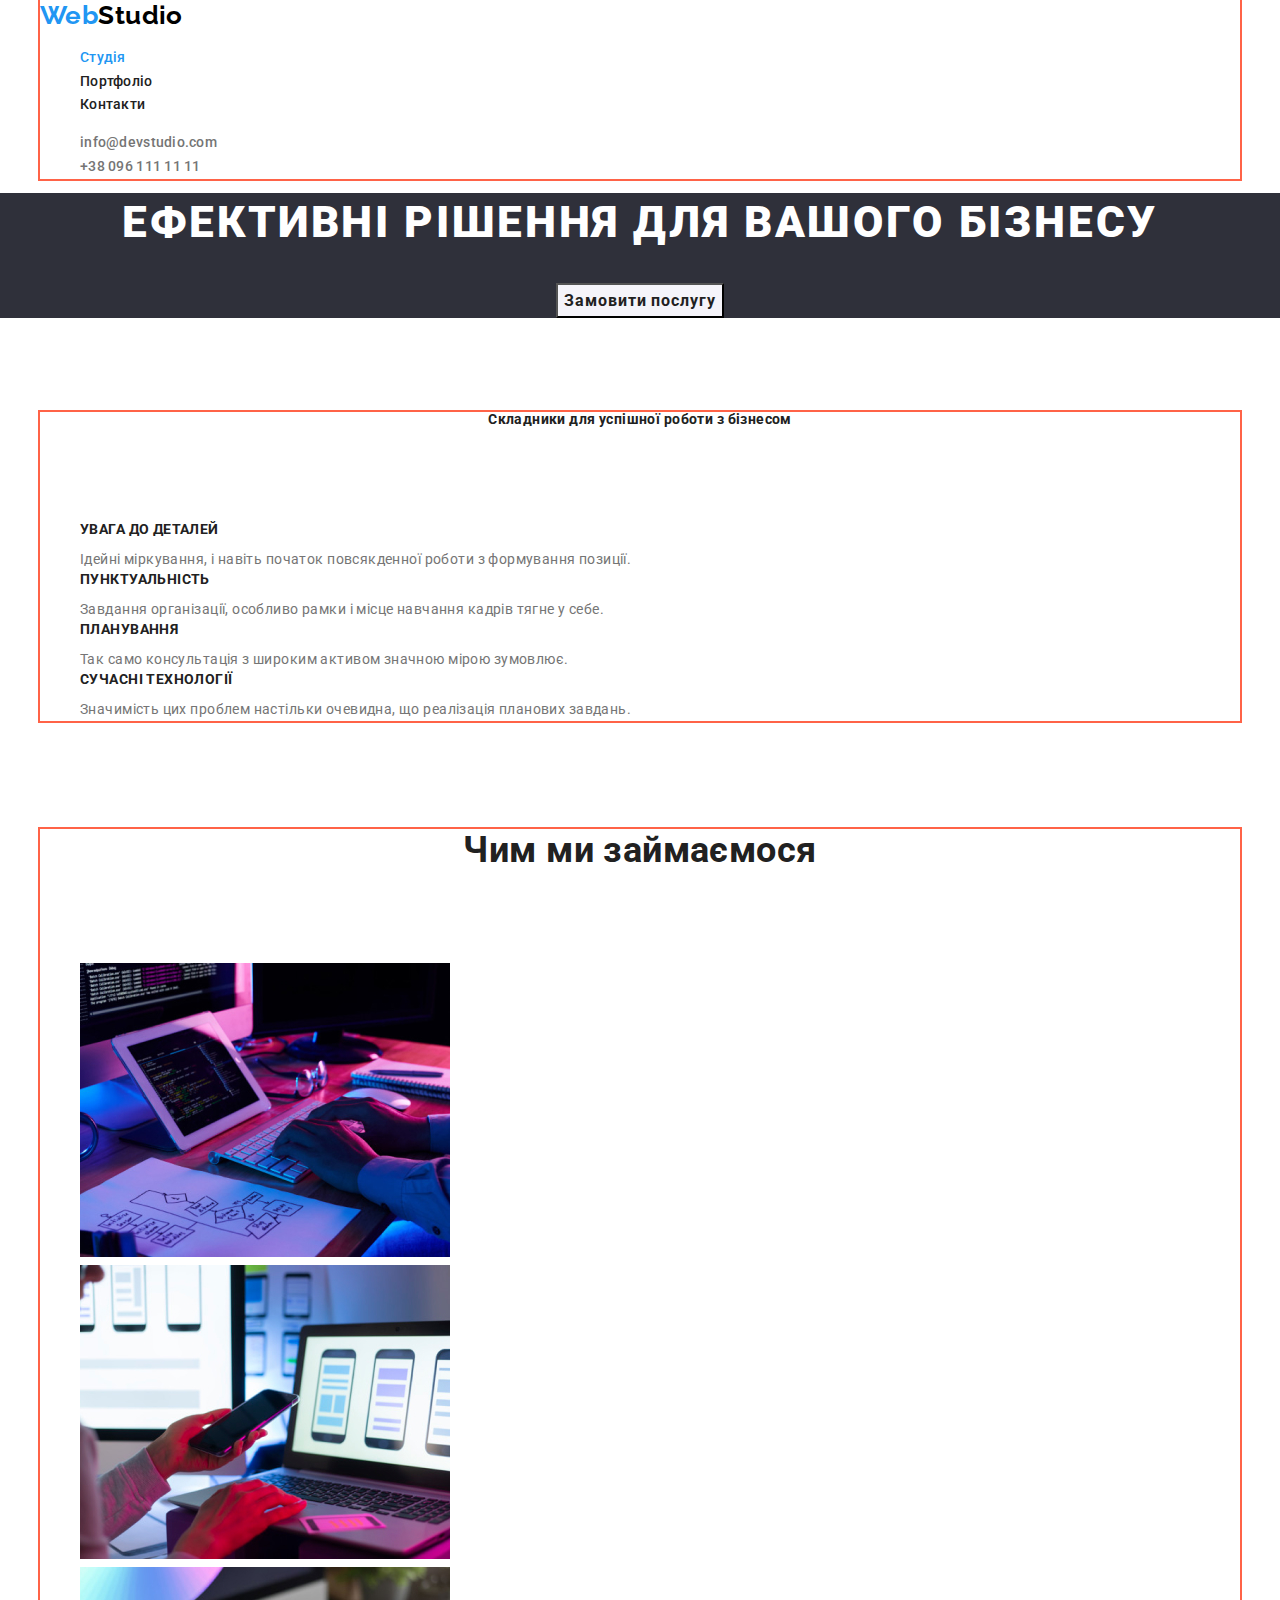
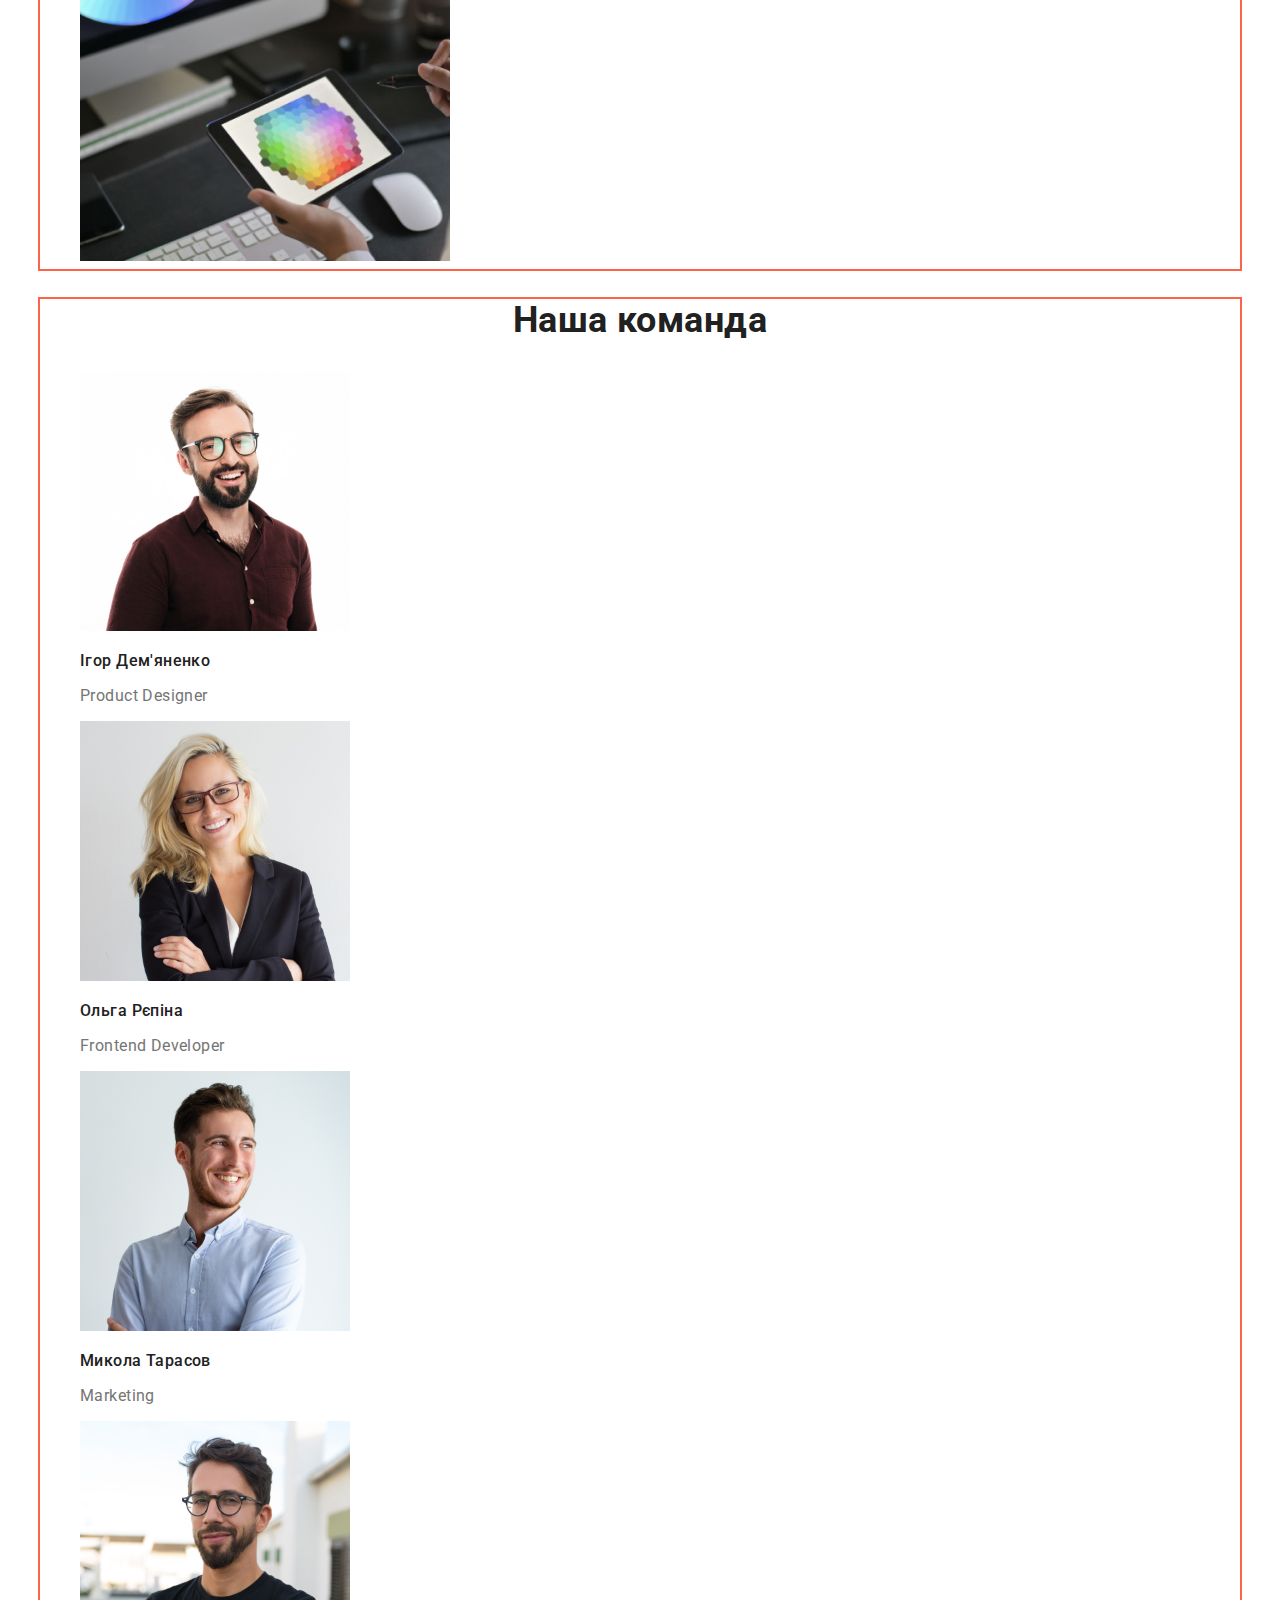
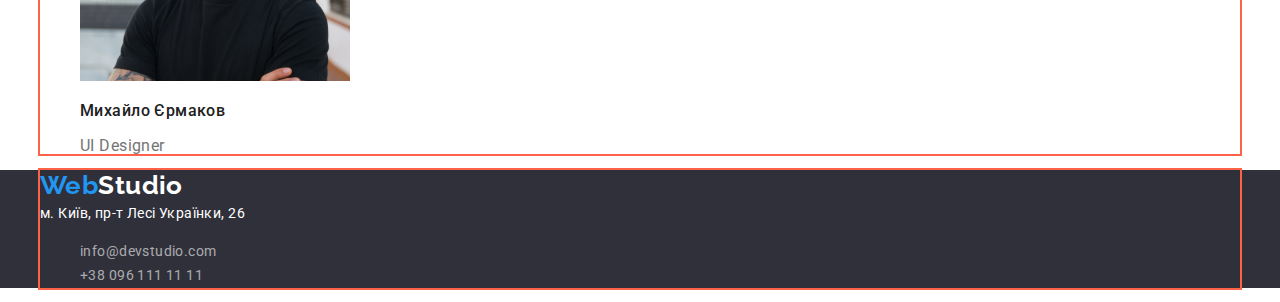
==== index.html @ b833ff71 "контейнер" ====
<!DOCTYPE html>
<html lang="en">

<head>
    <meta charset="UTF-8" />
    <meta name="viewport" content="width=device-width, initial-scale=1.0" />
    <title>Document</title>
    <link rel="stylesheet" href="./css/modern-nolmalize.css">
    <link rel="stylesheet" href="./css/styles.css">
<link href="https://fonts.googleapis.com/css2?family=Raleway:wght@700&family=Roboto:wght@400;500;700;900&display=swap"
    rel="stylesheet">
</head>
<body>
    <!-- Шапка сайта -->
    <header class="page-header">
        <div class="container">
 <nav>
    <a href="./index.html" class="logo"><span class="colorlogo">Web</span>Studio</a>
       <ul class="site-nav list">
                <li><a href="./index.html" class="link current">Студія</a></li>
                <li><a href="./portfolio.html" class="link">Портфоліо</a></li>
                <li><a href="" class="link">Контакти</a></li>
            </ul>
</nav>
        <ul class="auth-nav">
            <li><a href="mailto:info@devstudio.com" class="mail">info@devstudio.com</a></li>
            <li><a href="tel:+380961111111" class="tel">+38 096 111 11 11</a></li>
        </ul>
</div>

    </header>
    <main>
        <!-- Герой -->
        <section class="hero">
            <h1 class="hero-title">ЕФЕКТИВНІ РІШЕННЯ ДЛЯ ВАШОГО БІЗНЕСУ</h1>
            <button type="button" class="button" >Замовити послугу</button>
        </section>

        <section class="section">
            <div class="container">
            <h2 class="section-title centered">Складники для успішної роботи з бізнесом</h2>
            <ul>
                <li>
                    <h3 class="title">УВАГА ДО ДЕТАЛЕЙ</h3>
                    <p>Ідейні міркування, і навіть початок повсякденної роботи з формування позиції.</p>
                </li>
                <li>
                    <h3 class="title">ПУНКТУАЛЬНІСТЬ</h3>
                    <p>Завдання організації, особливо рамки і місце навчання кадрів тягне у себе.</p>
                </li>
                <li>
                    <h3 class="title">ПЛАНУВАННЯ</h3>
                    <p>Так само консультація з широким активом значною мірою зумовлює.</p>
                </li>
                <li>
                    <h3 class="title">СУЧАСНІ ТЕХНОЛОГІЇ</h3>
                    <p>Значимість цих проблем настільки очевидна, що реалізація планових завдань.</p>
                </li>
            </ul>
            </div>
        </section>

        <section class="feature">
            <div class="container">
            <h2 class="feature-title centered">Чим ми займаємося</h2>
            <ul>
                <li><img src="./images/img1.jpg" alt="друкує" width="370"></li>
                <li><img src="./images/img2.jpg" alt="розмовляє по телефону" width="370"></li>
                <li><img src="./images/img3.jpg" alt="обирає кольори" width="370"></li>
            </ul>
            </div>
        </section>

        <section class="comands">
            <div class="container">
            <h2 class="comands-title centered">Наша команда</h2>
            <ul class="work-list">
                <li>
                    <img src="./images/img4.jpg" alt="Ігор Дем'яненко" width="270">
                    <h3 class="title">Ігор Дем'яненко</h3>
                    <p>Product Designer</p>
                </li>
                <li>
                    <img src="./images/img5.jpg" alt="Ольга Рєпіна" width="270">
                    <h3 class="title">Ольга Рєпіна</h3>
                    <p>Frontend Developer</p>
                </li>
                <li>
                    <img src="./images/img6.jpg" alt="Микола Тарасов" width="270">
                    <h3 class="title">Микола Тарасов</h3>
                    <p>Marketing</p>
                </li>
                <li>
                    <img src="./images/img7.jpg" alt="Ігор Дем'яненко" width="270">
                    <h3 class="title">Михайло Єрмаков</h3>
                    <p>UI Designer</p>
                </li>
            </ul>
            </div>
        </section>
    </main>

    <footer class="page-footer">
        <div class="container">
        <a href="./index.html" class="logo"><span class="colorlogo">Web</span><span class="colorblack">Studio</span></a>

        <address class="end"><a href="https://goo.gl/maps/9vt92mWtgrGen9oJ9" target="_blank" rel="noopener noreferrer" class="end-title">м. Київ, пр-т
                Лесі Українки, 26</a>
            <ul>
                <li><a href="mailto:info@devstudio.com" class="mail">info@devstudio.com</a></li>
                <li><a href="tel:+380961111111" class="tel">+38 096 111 11 11</a></li>
            </ul>
        </address>
        </div>
    </footer>
</body>

</html>
---- css/modern-nolmalize.css ----
/*! modern-normalize v1.1.0 | MIT License | https://github.com/sindresorhus/modern-normalize */

/*
Document
========
*/

/**
Use a better box model (opinionated).
*/

*,
::before,
::after {
    box-sizing: border-box;
}

/**
1. Correct the line height in all browsers.
2. Prevent adjustments of font size after orientation changes in iOS.
3. Use a more readable tab size (opinionated).
*/

html {
    line-height: 1.15;
    /* 1 */
    -webkit-text-size-adjust: 100%;
    /* 2 */
    -moz-tab-size: 4;
    /* 3 */
    tab-size: 4;
    /* 3 */
}

/*
Sections
========
*/

/**
1. Remove the margin in all browsers.
2. Improve consistency of default fonts in all browsers. (https://github.com/sindresorhus/modern-normalize/issues/3)
*/

body {
    margin: 0;
    /* 1 */
    font-family:
        system-ui,
        -apple-system,
        /* Firefox supports this but not yet `system-ui` */
        'Segoe UI',
        Roboto,
        Helvetica,
        Arial,
        sans-serif,
        'Apple Color Emoji',
        'Segoe UI Emoji';
    /* 2 */
}

/*
Grouping content
================
*/

/**
1. Add the correct height in Firefox.
2. Correct the inheritance of border color in Firefox. (https://bugzilla.mozilla.org/show_bug.cgi?id=190655)
*/

hr {
    height: 0;
    /* 1 */
    color: inherit;
    /* 2 */
}

/*
Text-level semantics
====================
*/

/**
Add the correct text decoration in Chrome, Edge, and Safari.
*/

abbr[title] {
    text-decoration: underline dotted;
}

/**
Add the correct font weight in Edge and Safari.
*/

b,
strong {
    font-weight: bolder;
}

/**
1. Improve consistency of default fonts in all browsers. (https://github.com/sindresorhus/modern-normalize/issues/3)
2. Correct the odd 'em' font sizing in all browsers.
*/

code,
kbd,
samp,
pre {
    font-family:
        ui-monospace,
        SFMono-Regular,
        Consolas,
        'Liberation Mono',
        Menlo,
        monospace;
    /* 1 */
    font-size: 1em;
    /* 2 */
}

/**
Add the correct font size in all browsers.
*/

small {
    font-size: 80%;
}

/**
Prevent 'sub' and 'sup' elements from affecting the line height in all browsers.
*/

sub,
sup {
    font-size: 75%;
    line-height: 0;
    position: relative;
    vertical-align: baseline;
}

sub {
    bottom: -0.25em;
}

sup {
    top: -0.5em;
}

/*
Tabular data
============
*/

/**
1. Remove text indentation from table contents in Chrome and Safari. (https://bugs.chromium.org/p/chromium/issues/detail?id=999088, https://bugs.webkit.org/show_bug.cgi?id=201297)
2. Correct table border color inheritance in Chrome and Safari. (https://bugs.chromium.org/p/chromium/issues/detail?id=935729, https://bugs.webkit.org/show_bug.cgi?id=195016)
*/

table {
    text-indent: 0;
    /* 1 */
    border-color: inherit;
    /* 2 */
}

/*
Forms
=====
*/

/**
1. Change the font styles in all browsers.
2. Remove the margin in Firefox and Safari.
*/

button,
input,
optgroup,
select,
textarea {
    font-family: inherit;
    /* 1 */
    font-size: 100%;
    /* 1 */
    line-height: 1.15;
    /* 1 */
    margin: 0;
    /* 2 */
}

/**
Remove the inheritance of text transform in Edge and Firefox.
*/

button,
select {
    text-transform: none;
}

/**
Correct the inability to style clickable types in iOS and Safari.
*/

button,
[type='button'],
[type='reset'],
[type='submit'] {
    -webkit-appearance: button;
}

/**
Remove the inner border and padding in Firefox.
*/

::-moz-focus-inner {
    border-style: none;
    padding: 0;
}

/**
Restore the focus styles unset by the previous rule.
*/

:-moz-focusring {
    outline: 1px dotted ButtonText;
}

/**
Remove the additional ':invalid' styles in Firefox.
See: https://github.com/mozilla/gecko-dev/blob/2f9eacd9d3d995c937b4251a5557d95d494c9be1/layout/style/res/forms.css#L728-L737
*/

:-moz-ui-invalid {
    box-shadow: none;
}

/**
Remove the padding so developers are not caught out when they zero out 'fieldset' elements in all browsers.
*/

legend {
    padding: 0;
}

/**
Add the correct vertical alignment in Chrome and Firefox.
*/

progress {
    vertical-align: baseline;
}

/**
Correct the cursor style of increment and decrement buttons in Safari.
*/

::-webkit-inner-spin-button,
::-webkit-outer-spin-button {
    height: auto;
}

/**
1. Correct the odd appearance in Chrome and Safari.
2. Correct the outline style in Safari.
*/

[type='search'] {
    -webkit-appearance: textfield;
    /* 1 */
    outline-offset: -2px;
    /* 2 */
}

/**
Remove the inner padding in Chrome and Safari on macOS.
*/

::-webkit-search-decoration {
    -webkit-appearance: none;
}

/**
1. Correct the inability to style clickable types in iOS and Safari.
2. Change font properties to 'inherit' in Safari.
*/

::-webkit-file-upload-button {
    -webkit-appearance: button;
    /* 1 */
    font: inherit;
    /* 2 */
}

/*
Interactive
===========
*/

/*
Add the correct display in Chrome and Safari.
*/

summary {
    display: list-item;
}
---- css/styles.css ----
:root{
    --primary-text-color: #757575;
    --title-text-color: #212121;
    --accent-color: #2196F3;
    --primary-white-color: #FFFFFF;
}

body{
    background-color: var(--primary-white-color);
    color: var(--primary-text-color);
    font-family: Roboto, sans-serif;
    letter-spacing: .03em;
    font-size: 14px;
    line-height: 1.7;
    
}

.container{
margin-right: auto;
margin-left: auto;
width: 1200px;
outline: 2px solid tomato;
}

.logo{
    color: #000000;
    font-family: Raleway, sans-serif;
    font-weight: 700;
    font-size: 26px;
    line-height: 1.2;
    text-decoration: none;
}

.colorlogo{
    color:#2196F3;
}

.colorblack{
    color: var(--primary-white-color);
}
/* Site nav */
li {
    list-style-type: none;
    /* забираєм маркери */
}

.page-header{
    border-bottom: #ECECEC;
}
.site-nav .link{
    color: var(--title-text-color);
    font-weight: 500; 
    font-size: 14px;
    line-height: 1.14;
    letter-spacing: .02em;
    text-decoration: none;
    padding-top: 32px;
    padding-bottom: 32px;
}

.site-nav .link:hover,
.site-nav .link:focus{
    color: var(--accent-color);
}

.site-nav .link.current{
    color: var(--accent-color);
}

.auth-nav .tel{
    color: var(--primary-text-color);
    font-weight: 500;
    letter-spacing: .02em;
    font-size: 14px;
     line-height: 1.14; 
     text-decoration: none; 
    padding-top: 32px;
    padding-bottom: 32px;
}
.auth-nav .mail{
    color: var(--primary-text-color);
    font-weight: 500;
    letter-spacing: .02em;
    font-size: 14px;
    line-height: 1.14;
    text-decoration: none;
    padding-top: 32px;
    padding-bottom: 32px;
    
}
.auth-nav .tel:hover,
.auth-nav .tel:focus{
    color: var(--accent-color);
}

.auth-nav .mail:hover,
.auth-nav .mail:focus {
    color: var(--accent-color);
}
/* Hero */
.section{
    padding-top: 94px;
    padding-bottom: 94px;
}
.section-title.centered,
.feature-title.centered,
.comands-title.centered{
   text-align: center;
}
.hero{
    background-color: #2F303A;
    text-align: center;
}

.hero-title{
    margin-top: 0;
    margin-bottom: 30px;
    color: var(--primary-white-color);
    font-weight: 900;
    letter-spacing: .06em;
    font-size: 44px;
    line-height: 1.36; 
    align: center;  
}
.button{
    color: var(--title-text-color);
    background-color:#F5F4FA;
    cursor: pointer;
    font-weight: 700;
    font-size: 16px;
    line-height: 1.86; 
    align: center; 
    vertical-align: center;
    letter-spacing: .06em;;
}

.button:hover,
.button:focus{
    color: var(--primary-white-color);
    background-color: var(--accent-color);
    cursor: pointer;
}
/* Portfolio */

 .filter {
    color: var(--title-text-color);
    background-color: #F5F4FA;
    cursor: pointer;
    font-weight: 500;
    font-size: 16px;
    line-height: 1.6;
}

.filter:hover,
.filter:focus{
    color: var(--primary-white-color);
    background-color: var(--accent-color);
        cursor: pointer;
}

 .filterbut{
    color: var(--primary-white-color);
    background-color: var(--accent-color);
    cursor: pointer;
    font-weight: 500;
    font-size: 16px;
     line-height: 1.6;
}


.examples-title .examples{
    color: var(--title-text-color);
    font-weight: 700;
    font-size: 18px;
    line-height: 2;
    letter-spacing: .06em;
}
.examples-title .text{
    color: var(--primary-text-color);
    font-size: 16px;
    line-height: 1.87;
    letter-spacing: .03em;
}
.examples-title .text:hover,
.examples-title .text:focus {
    color: var(--accent-color);
}
.examples-title .portf{
    text-decoration: none;
}
 
/* Section */

.section-title{
    color: var(--title-text-color);
    font-weight: 700;
    font-size: 14px; 
    line-height: 1.14;
    margin-top: 0;
    margin-bottom: 94px;
}

.section .title{
    color: var(--title-text-color);
    font-weight: 700;
    font-size: 14px;
    line-height: 1.14;
    margin-top: 0;
    margin-bottom: 10px;
}

.section p{
    margin-top: 0;
    margin-bottom: 0;
}
/* Feature */

.feature .feature-title{
    color: var(--title-text-color);
    font-weight: 700;
    font-size: 36px;
    line-height: 1.17;
    margin-top: 0;
    margin-bottom: 92px;
}
/* Comands */

.comands {
    color: var(--primary-text-color);
    font-size: 16px;
    line-height: 1.187;
}

.comands .comands-title{
    color: var(--title-text-color);
    font-weight: 700;
    font-size: 36px;
    line-height: 1.17;
}

.comands .title{
    color: var(--title-text-color);
    font-weight: 500;
    font-size: 16px;
  line-height: 1.187;
}
/* Footer */

.page-footer{
    background-color: #2F303A;
}
.page-footer .mail,
.page-footer .tel{
    color: rgba(255, 255, 255, 0.6);
    font-size: 14px;
    line-height: 1.7;
    font-style: normal;
    text-decoration: none;

}
.page-footer .mail:hover,
.page-footer .mail:focus,
.page-footer .tel:hover,
.page-footer .tel:focus{
    color: var(--accent-color);
}

.page-footer .end-title{
    color: var(--primary-white-color);
    font-style: normal;
    text-decoration: none;
}

.page-footer .end-title:hover,
 .page-footer .end-title:focus{
    color: var(--accent-color);
}
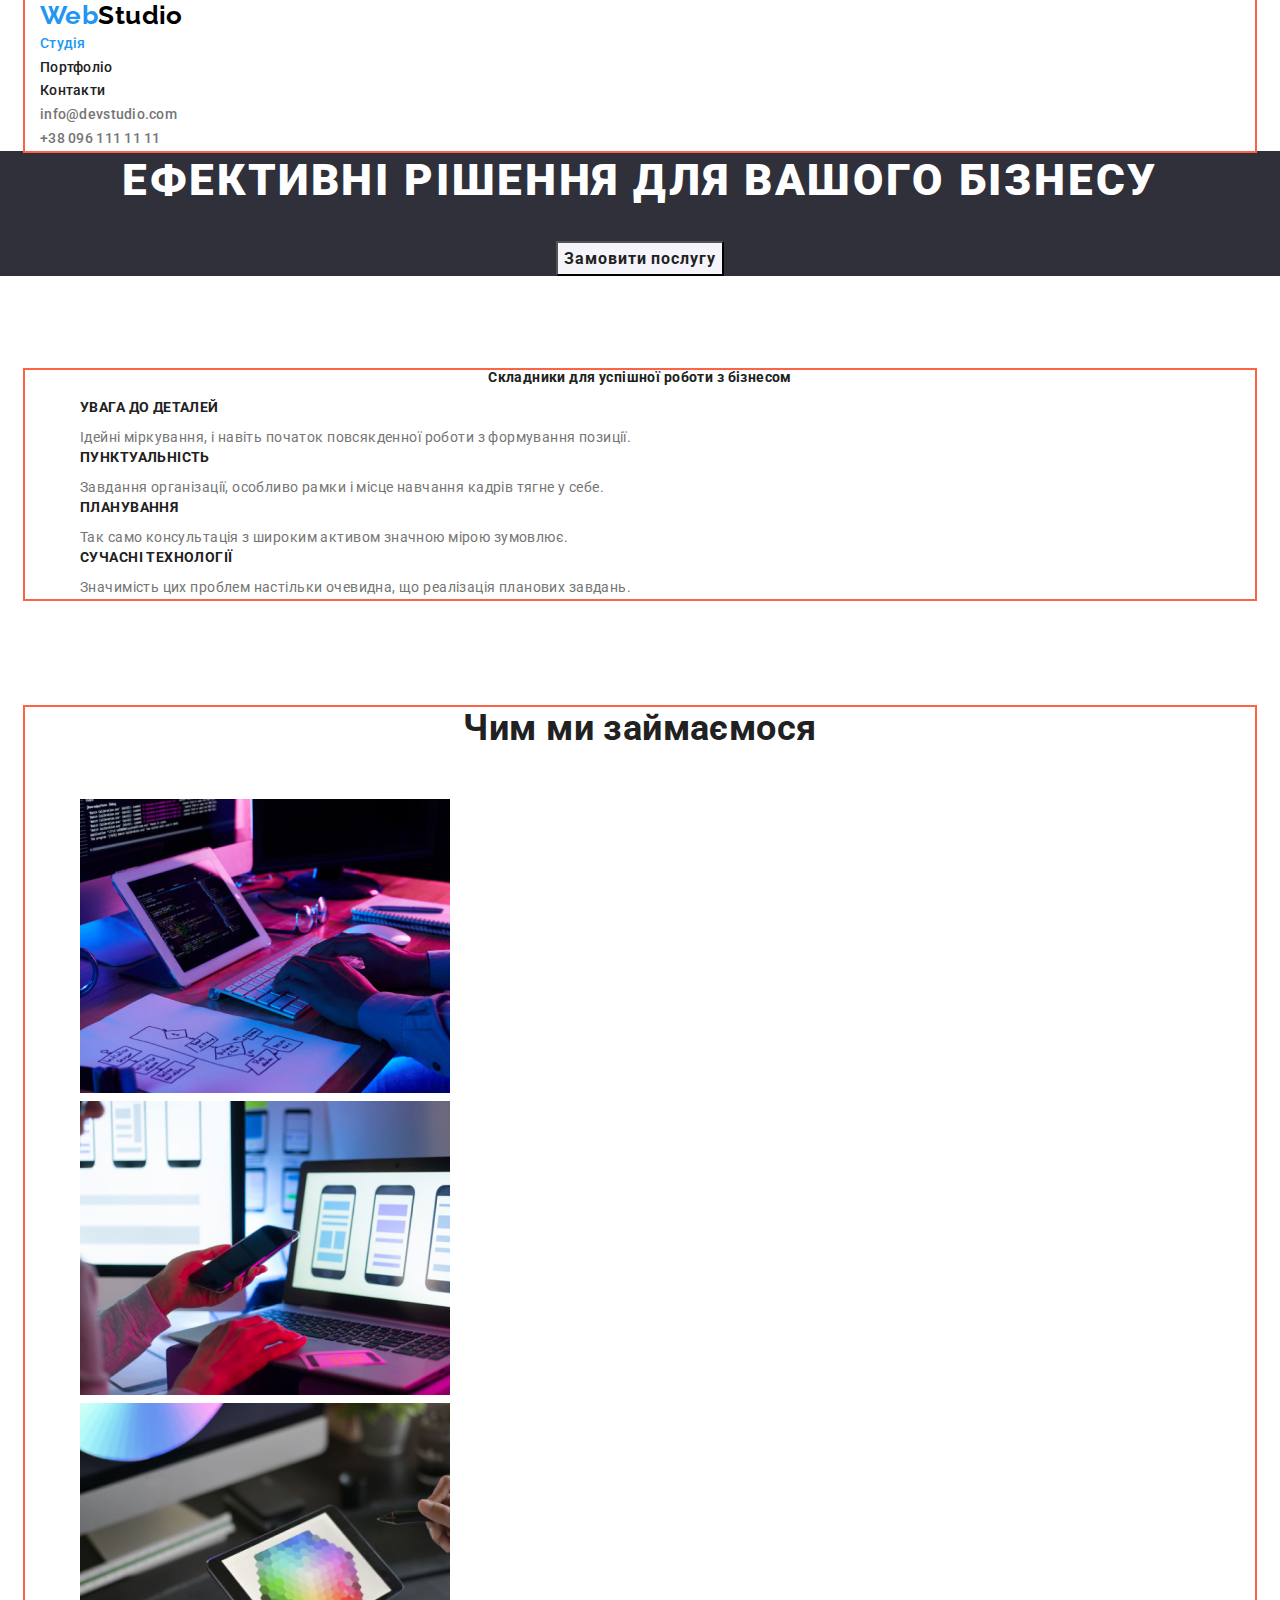
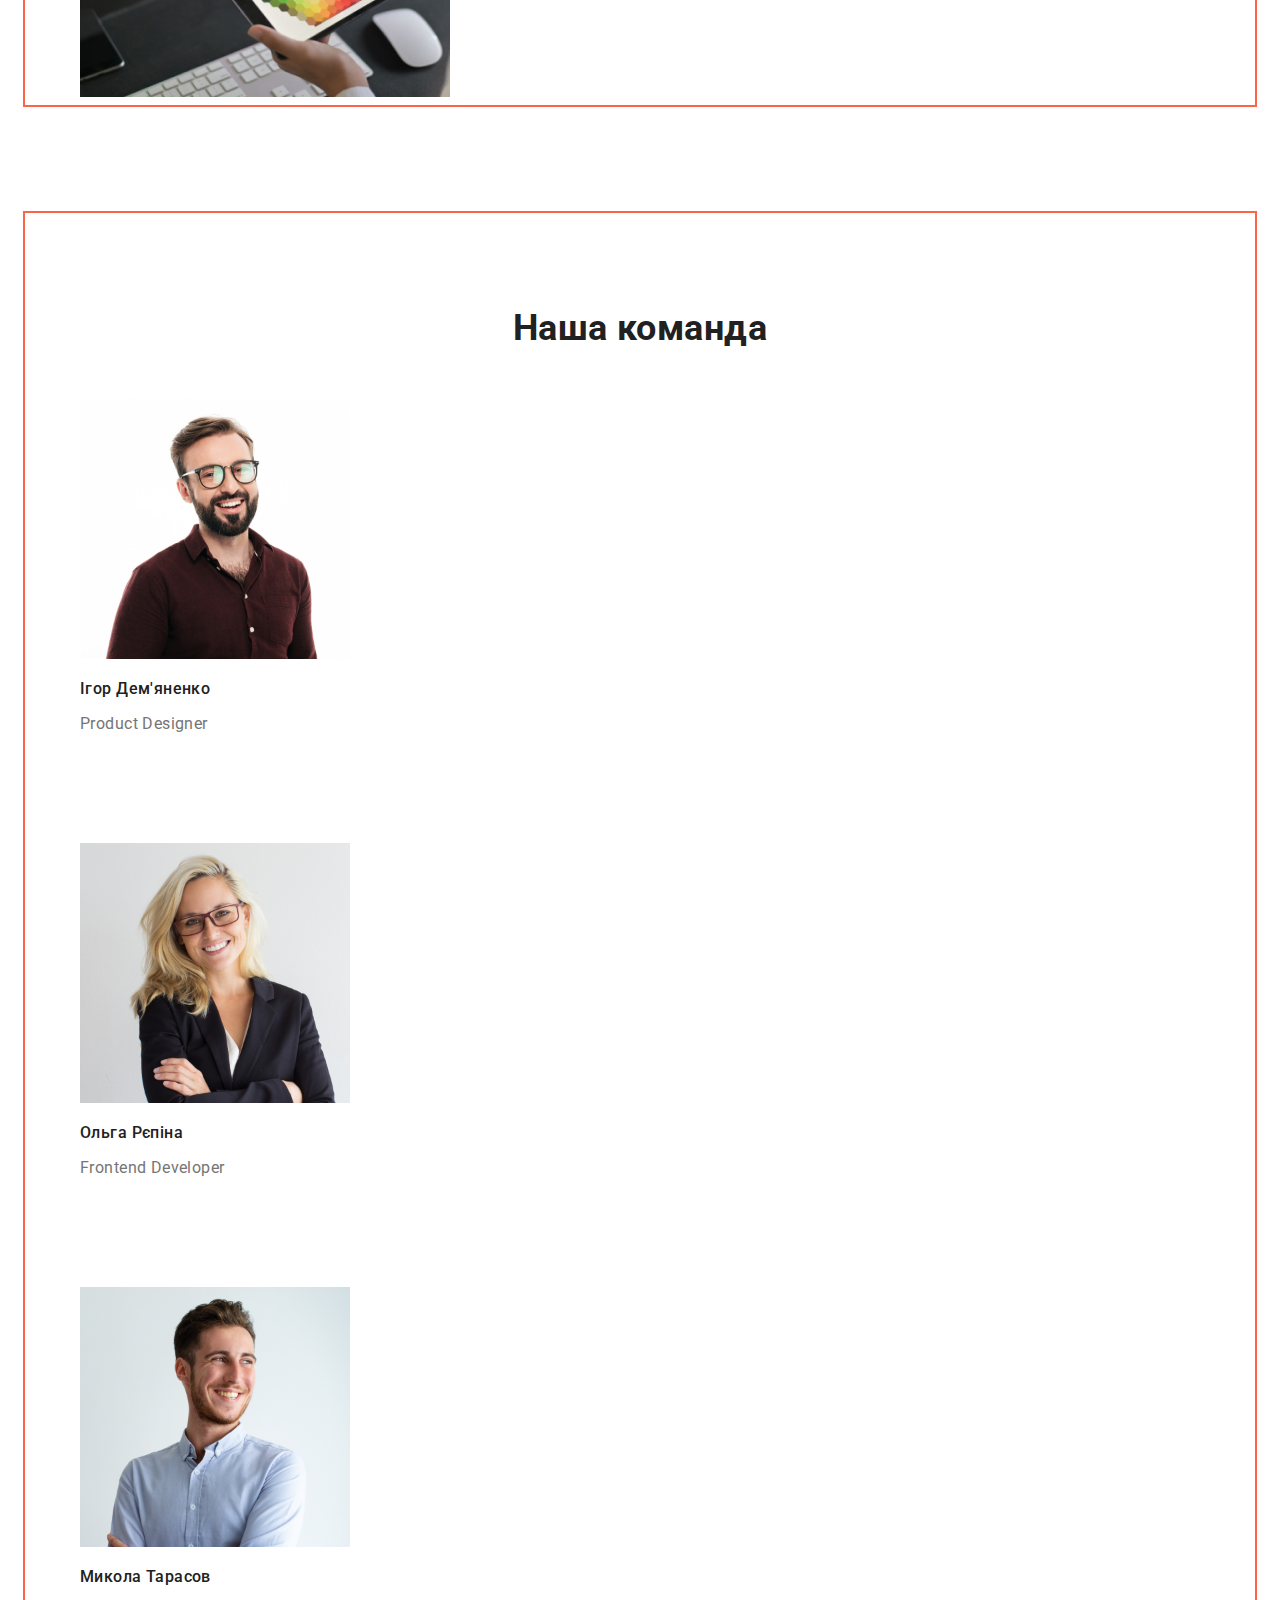
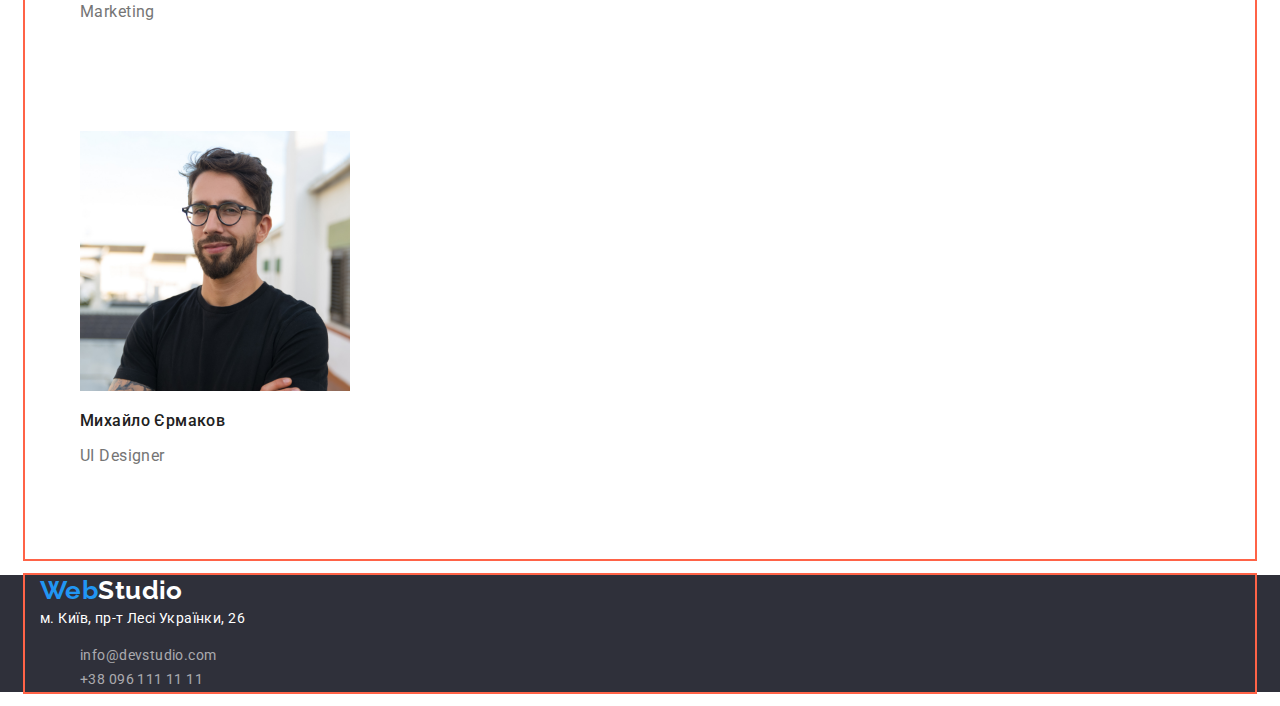
==== commit af379da9: "flex" ====
--- a/index.html
+++ b/index.html
@@ -22,9 +22,9 @@
                 <li><a href="" class="link">Контакти</a></li>
             </ul>
 </nav>
-        <ul class="auth-nav">
+        <ul class="auth-nav list">
             <li><a href="mailto:info@devstudio.com" class="mail">info@devstudio.com</a></li>
-            <li><a href="tel:+380961111111" class="tel">+38 096 111 11 11</a></li>
+            <li><a href="tel:+380961111111" class="tel ">+38 096 111 11 11</a></li>
         </ul>
 </div>
 
@@ -60,7 +60,7 @@
             </div>
         </section>
 
-        <section class="feature">
+        <section class="feature ">
             <div class="container">
             <h2 class="feature-title centered">Чим ми займаємося</h2>
             <ul>
--- a/css/styles.css
+++ b/css/styles.css
@@ -18,7 +18,9 @@
 .container{
 margin-right: auto;
 margin-left: auto;
-width: 1200px;
+width: 1230px;
+padding-left: 15px;
+padding-right: 15px;
 outline: 2px solid tomato;
 }
 
@@ -45,7 +47,7 @@
 }
 
 .page-header{
-    border-bottom: #ECECEC;
+    border-bottom:#ECECEC;
 }
 .site-nav .link{
     color: var(--title-text-color);
@@ -66,6 +68,10 @@
 .site-nav .link.current{
     color: var(--accent-color);
 }
+.list{
+    padding: 0;
+    margin: 0;
+}
 
 .auth-nav .tel{
     color: var(--primary-text-color);
@@ -74,8 +80,6 @@
     font-size: 14px;
      line-height: 1.14; 
      text-decoration: none; 
-    padding-top: 32px;
-    padding-bottom: 32px;
 }
 .auth-nav .mail{
     color: var(--primary-text-color);
@@ -84,9 +88,6 @@
     font-size: 14px;
     line-height: 1.14;
     text-decoration: none;
-    padding-top: 32px;
-    padding-bottom: 32px;
-    
 }
 .auth-nav .tel:hover,
 .auth-nav .tel:focus{
@@ -97,16 +98,10 @@
 .auth-nav .mail:focus {
     color: var(--accent-color);
 }
+
 /* Hero */
-.section{
-    padding-top: 94px;
-    padding-bottom: 94px;
-}
-.section-title.centered,
-.feature-title.centered,
-.comands-title.centered{
-   text-align: center;
-}
+
+
 .hero{
     background-color: #2F303A;
     text-align: center;
@@ -140,33 +135,6 @@
     background-color: var(--accent-color);
     cursor: pointer;
 }
-/* Portfolio */
-
- .filter {
-    color: var(--title-text-color);
-    background-color: #F5F4FA;
-    cursor: pointer;
-    font-weight: 500;
-    font-size: 16px;
-    line-height: 1.6;
-}
-
-.filter:hover,
-.filter:focus{
-    color: var(--primary-white-color);
-    background-color: var(--accent-color);
-        cursor: pointer;
-}
-
- .filterbut{
-    color: var(--primary-white-color);
-    background-color: var(--accent-color);
-    cursor: pointer;
-    font-weight: 500;
-    font-size: 16px;
-     line-height: 1.6;
-}
-
 
 .examples-title .examples{
     color: var(--title-text-color);
@@ -190,6 +158,16 @@
 }
  
 /* Section */
+.section {
+    padding-top: 94px;
+    padding-bottom: 94px;
+}
+
+.section-title.centered,
+.feature-title.centered,
+.comands-title.centered {
+    text-align: center;
+}
 
 .section-title{
     color: var(--title-text-color);
@@ -197,7 +175,7 @@
     font-size: 14px; 
     line-height: 1.14;
     margin-top: 0;
-    margin-bottom: 94px;
+    margin-bottom:0;
 }
 
 .section .title{
@@ -214,14 +192,16 @@
     margin-bottom: 0;
 }
 /* Feature */
-
+.feature{
+    padding-bottom: 94px;
+}
 .feature .feature-title{
     color: var(--title-text-color);
     font-weight: 700;
     font-size: 36px;
     line-height: 1.17;
     margin-top: 0;
-    margin-bottom: 92px;
+    margin-bottom: 50px;
 }
 /* Comands */
 
@@ -236,6 +216,9 @@
     font-weight: 700;
     font-size: 36px;
     line-height: 1.17;
+    margin-top: 0px;
+    margin-bottom: 50px;
+    padding-top: 94px;
 }
 
 .comands .title{
@@ -243,6 +226,10 @@
     font-weight: 500;
     font-size: 16px;
   line-height: 1.187;
+}
+
+.comands p{
+    padding-bottom: 94px;;
 }
 /* Footer */
 
@@ -275,3 +262,53 @@
  .page-footer .end-title:focus{
     color: var(--accent-color);
 }
+
+.page-footer .fot{
+ border-bottom: #2F303A;       
+}
+/* Portfolio */
+
+.filter {
+    color: var(--title-text-color);
+    background-color: #F5F4FA;
+    cursor: pointer;
+    font-weight: 500;
+    font-size: 16px;
+    line-height: 1.6;
+}
+
+.filter:hover,
+.filter:focus {
+    color: var(--primary-white-color);
+    background-color: var(--accent-color);
+    cursor: pointer;
+}
+
+.filterbut {
+    color: var(--primary-white-color);
+    background-color: var(--accent-color);
+    cursor: pointer;
+    font-weight: 500;
+    font-size: 16px;
+    line-height: 1.6;
+}
+
+.test-container {
+    margin-left: auto;
+    margin-bottom: auto;
+    width: 1230px;
+    padding-left: 15px;
+    padding-right: 15px;
+}
+
+.flex-container {
+    display: flex;
+    flex-wrap: wrap;
+    background-color: teal;
+}
+
+.flex-element {
+    width: 380px;
+   background-color: tomato;
+   margin-right: 30px;
+} 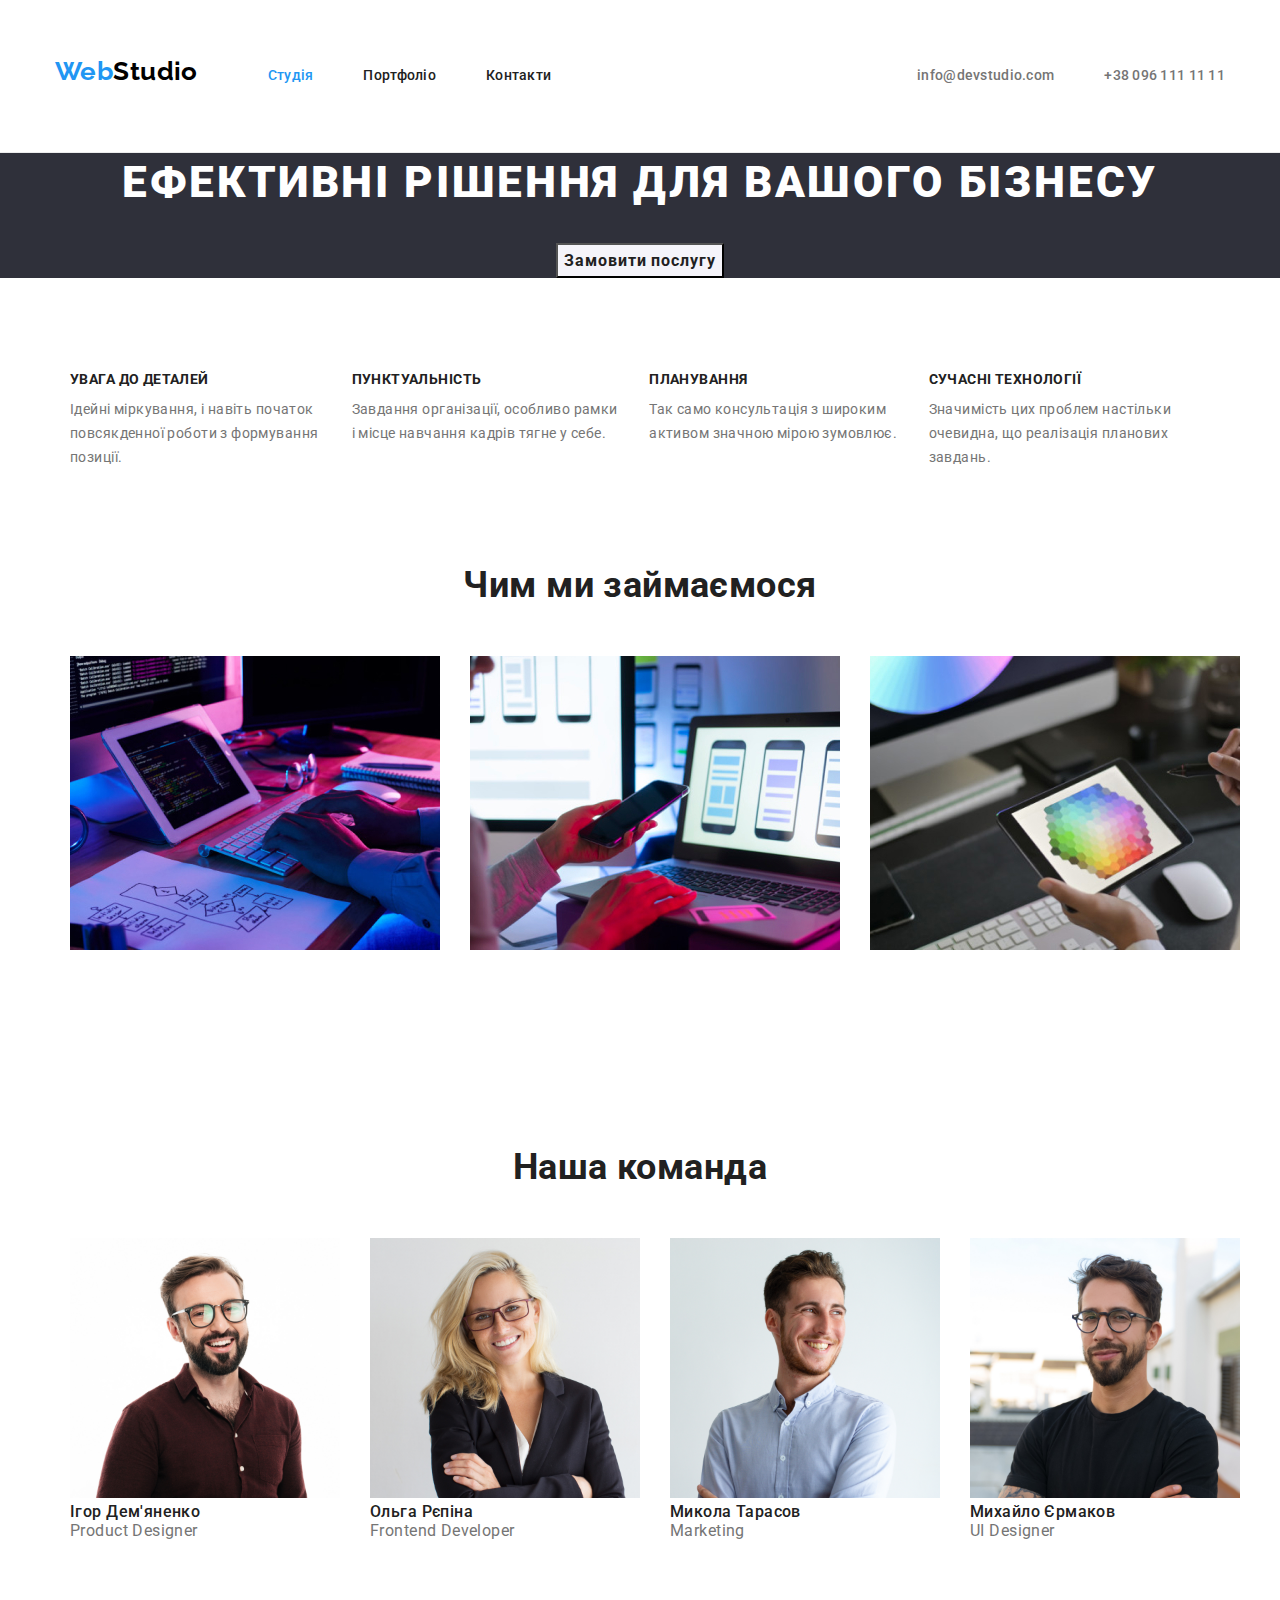
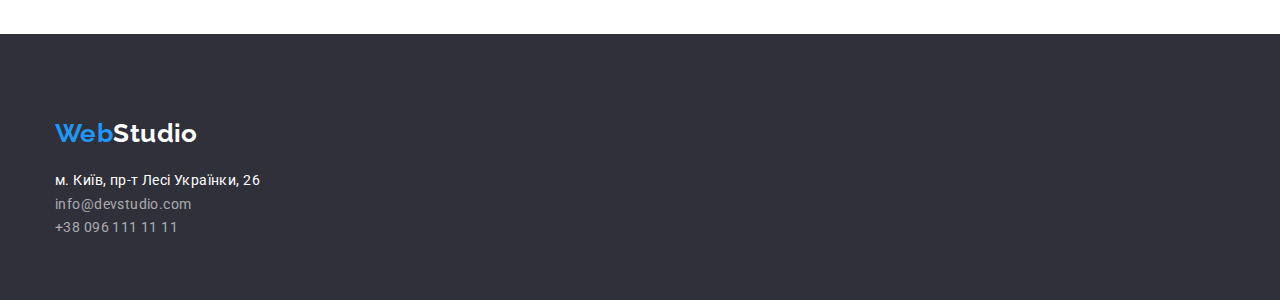
==== commit c3cf3a3a: "flex правки" ====
--- a/index.html
+++ b/index.html
@@ -13,18 +13,18 @@
 <body>
     <!-- Шапка сайта -->
     <header class="page-header">
-        <div class="container">
- <nav>
+        <div class="container main-nav">
+ <nav class="navigat">
     <a href="./index.html" class="logo"><span class="colorlogo">Web</span>Studio</a>
        <ul class="site-nav list">
-                <li><a href="./index.html" class="link current">Студія</a></li>
-                <li><a href="./portfolio.html" class="link">Портфоліо</a></li>
-                <li><a href="" class="link">Контакти</a></li>
+                <li class="iter"><a href="./index.html" class="link current">Студія</a></li>
+                <li class="iter"><a href="./portfolio.html" class="link">Портфоліо</a></li>
+                <li class="iter"><a href="" class="link">Контакти</a></li>
             </ul>
 </nav>
         <ul class="auth-nav list">
-            <li><a href="mailto:info@devstudio.com" class="mail">info@devstudio.com</a></li>
-            <li><a href="tel:+380961111111" class="tel ">+38 096 111 11 11</a></li>
+            <li class="iter"><a href="mailto:info@devstudio.com" class="mail">info@devstudio.com</a></li>
+            <li class="iter"><a href="tel:+380961111111" class="tel ">+38 096 111 11 11</a></li>
         </ul>
 </div>
 
@@ -39,20 +39,20 @@
         <section class="section">
             <div class="container">
             <h2 class="section-title centered">Складники для успішної роботи з бізнесом</h2>
-            <ul>
-                <li>
+            <ul class="sectit">
+                <li class="tito">
                     <h3 class="title">УВАГА ДО ДЕТАЛЕЙ</h3>
                     <p>Ідейні міркування, і навіть початок повсякденної роботи з формування позиції.</p>
                 </li>
-                <li>
+                <li class="tito">
                     <h3 class="title">ПУНКТУАЛЬНІСТЬ</h3>
                     <p>Завдання організації, особливо рамки і місце навчання кадрів тягне у себе.</p>
                 </li>
-                <li>
+                <li class="tito">
                     <h3 class="title">ПЛАНУВАННЯ</h3>
                     <p>Так само консультація з широким активом значною мірою зумовлює.</p>
                 </li>
-                <li>
+                <li class="tito">
                     <h3 class="title">СУЧАСНІ ТЕХНОЛОГІЇ</h3>
                     <p>Значимість цих проблем настільки очевидна, що реалізація планових завдань.</p>
                 </li>
@@ -61,12 +61,12 @@
         </section>
 
         <section class="feature ">
-            <div class="container">
+            <div class="container fea">
             <h2 class="feature-title centered">Чим ми займаємося</h2>
-            <ul>
-                <li><img src="./images/img1.jpg" alt="друкує" width="370"></li>
-                <li><img src="./images/img2.jpg" alt="розмовляє по телефону" width="370"></li>
-                <li><img src="./images/img3.jpg" alt="обирає кольори" width="370"></li>
+            <ul class="feat">
+                <li class="featli"><img src="./images/img1.jpg" alt="друкує" width="370"></li>
+                <li class="featli"><img src="./images/img2.jpg" alt="розмовляє по телефону" width="370"></li>
+                <li class="featli"><img src="./images/img3.jpg" alt="обирає кольори" width="370"></li>
             </ul>
             </div>
         </section>
@@ -75,22 +75,22 @@
             <div class="container">
             <h2 class="comands-title centered">Наша команда</h2>
             <ul class="work-list">
-                <li>
+                <li class="comanwor">
                     <img src="./images/img4.jpg" alt="Ігор Дем'яненко" width="270">
                     <h3 class="title">Ігор Дем'яненко</h3>
                     <p>Product Designer</p>
                 </li>
-                <li>
+                <li class="comanwor">
                     <img src="./images/img5.jpg" alt="Ольга Рєпіна" width="270">
                     <h3 class="title">Ольга Рєпіна</h3>
                     <p>Frontend Developer</p>
                 </li>
-                <li>
+                <li class="comanwor">
                     <img src="./images/img6.jpg" alt="Микола Тарасов" width="270">
                     <h3 class="title">Микола Тарасов</h3>
                     <p>Marketing</p>
                 </li>
-                <li>
+                <li class="comanwor">
                     <img src="./images/img7.jpg" alt="Ігор Дем'яненко" width="270">
                     <h3 class="title">Михайло Єрмаков</h3>
                     <p>UI Designer</p>
@@ -100,17 +100,19 @@
         </section>
     </main>
 
-    <footer class="page-footer">
-        <div class="container">
-        <a href="./index.html" class="logo"><span class="colorlogo">Web</span><span class="colorblack">Studio</span></a>
-
-        <address class="end"><a href="https://goo.gl/maps/9vt92mWtgrGen9oJ9" target="_blank" rel="noopener noreferrer" class="end-title">м. Київ, пр-т
-                Лесі Українки, 26</a>
-            <ul>
-                <li><a href="mailto:info@devstudio.com" class="mail">info@devstudio.com</a></li>
-                <li><a href="tel:+380961111111" class="tel">+38 096 111 11 11</a></li>
-            </ul>
-        </address>
+    <footer class="page-footer fot">
+        <div class="container foter-main">
+            <a href="./index.html" class="logo"><span class="colorlogo">Web</span><span class="colorblack">Studio</span></a>
+    
+    
+            <address class="end"><a href="https://goo.gl/maps/9vt92mWtgrGen9oJ9" target="_blank" rel="noopener noreferrer"
+                    class="end-title">м. Київ, пр-т
+                    Лесі Українки, 26</a>
+                <ul class="foter-lifo">
+                    <li class="lifo"><a href="mailto:info@devstudio.com" class="mail">info@devstudio.com</a></li>
+                    <li class="lifo"><a href="tel:+380961111111" class="tel">+38 096 111 11 11</a></li>
+                </ul>
+            </address>
         </div>
     </footer>
 </body>
--- a/css/styles.css
+++ b/css/styles.css
@@ -15,13 +15,29 @@
     
 }
 
+h1,
+h2,
+h3,
+ul,
+p{
+    margin: 0;
+    padding: 0;
+}
+
 .container{
-margin-right: auto;
-margin-left: auto;
-width: 1230px;
-padding-left: 15px;
-padding-right: 15px;
-outline: 2px solid tomato;
+/* margin-right: auto;
+margin-left: auto; */
+width: 1200px;
+/* padding-left: 15px;
+padding-right: 15px; */
+padding: 0 15px;
+margin: 0 auto;
+/* outline: 2px solid tomato; */
+}
+.list {
+    padding: 0;
+    margin: 0;
+    list-style: none;
 }
 
 .logo{
@@ -31,6 +47,7 @@
     font-size: 26px;
     line-height: 1.2;
     text-decoration: none;
+    margin-top: 24px;
 }
 
 .colorlogo{
@@ -41,13 +58,51 @@
     color: var(--primary-white-color);
 }
 /* Site nav */
+
+/* .site-nav .link{
+    display: flex;
+} */
+
+.main-nav{
+    display: flex;
+    align-items: center;
+    justify-content: center;
+}
+
 li {
     list-style-type: none;
     /* забираєм маркери */
 }
 
+
+
 .page-header{
-    border-bottom:#ECECEC;
+    padding: 32px 0;
+    border-bottom: 1px solid #ECECEC
+}
+ 
+.site-nav{
+    display: flex;
+    margin-left: 70px;
+}
+.navigat{
+    display:flex;
+}
+/* .site-nav .iter{
+    /* background-color: tomato;
+    margin-right: 50px;
+} */ 
+
+.site-nav .iter +  .iter {
+    margin-left: 50px;
+}
+
+
+
+.site-nav .iter{
+    display: block;
+    padding-top: 32px;
+    padding-bottom: 32px;
 }
 .site-nav .link{
     color: var(--title-text-color);
@@ -67,10 +122,6 @@
 
 .site-nav .link.current{
     color: var(--accent-color);
-}
-.list{
-    padding: 0;
-    margin: 0;
 }
 
 .auth-nav .tel{
@@ -98,7 +149,16 @@
 .auth-nav .mail:focus {
     color: var(--accent-color);
 }
-
+ .auth-nav{
+    display: flex;
+    margin-left: auto;
+ }
+
+ .auth-nav .iter + .iter{
+    margin-left: 50px;
+ }
+
+ 
 /* Hero */
 
 
@@ -176,6 +236,7 @@
     line-height: 1.14;
     margin-top: 0;
     margin-bottom:0;
+    display: none;
 }
 
 .section .title{
@@ -187,6 +248,18 @@
     margin-bottom: 10px;
 }
 
+.sectit{
+    display: flex;
+    margin: 0 auto;
+    padding: 0 15px;
+}
+.sectit .tito+.tito {
+    margin-right: 30px;
+}
+
+.sectit .tito:last-child{
+    margin-right: 0;
+}
 .section p{
     margin-top: 0;
     margin-bottom: 0;
@@ -203,6 +276,23 @@
     margin-top: 0;
     margin-bottom: 50px;
 }
+
+.feat{
+    display: flex;
+    margin: 0 auto;
+    padding: 0 15px;
+}
+
+
+.feat .featli{
+    margin-right: 30px;
+}
+.feat .featli:last-child{
+    margin-right: 0;
+}
+
+
+
 /* Comands */
 
 .comands {
@@ -231,9 +321,27 @@
 .comands p{
     padding-bottom: 94px;;
 }
+
+.work-list{
+    display: flex;
+    margin: 0 auto;
+    padding: 0 15px;
+    
+}
+
+.work-list .comanwor{
+    margin-right: 30px;
+}
+
+.work-list .comanwor:last-child{
+    margin-right: 0;
+}
+
+
 /* Footer */
 
 .page-footer{
+    padding: 60px 0;
     background-color: #2F303A;
 }
 .page-footer .mail,
@@ -264,9 +372,27 @@
 }
 
 .page-footer .fot{
- border-bottom: #2F303A;       
-}
+ border-bottom: 1px solid #2F303A;       
+}
+
+ .foter-main .logo{
+    display: block;
+    margin-bottom: 20px;
+
+}
+
+
 /* Portfolio */
+
+.main{
+    padding: 94px 0 94px 0;
+    background-color: var(--primary-background-color);
+    }
+        
+    
+.portfolio-hidden {
+   display: none;
+ }
 
 .filter {
     color: var(--title-text-color);
@@ -275,6 +401,10 @@
     font-weight: 500;
     font-size: 16px;
     line-height: 1.6;
+    padding: 6px 22px;
+     border: none;
+     border-radius: 4px;
+    font-family: inherit;
 }
 
 .filter:hover,
@@ -291,24 +421,53 @@
     font-weight: 500;
     font-size: 16px;
     line-height: 1.6;
-}
-
-.test-container {
-    margin-left: auto;
-    margin-bottom: auto;
-    width: 1230px;
-    padding-left: 15px;
-    padding-right: 15px;
-}
-
-.flex-container {
+    padding: 6px 25px;
+    border: none;
+     border-radius: 4px;
+    
+        font-family: inherit;
+
+}
+.portfoliobut{
+    box-shadow: none;
+}
+
+.filter-title{
+    display: flex;
+    justify-content: center;
+    column-gap: 8px;
+    margin-bottom: 50px;
+}
+/* .filter-title .portfoliobut{
+  margin-right: 8px;
+} */
+
+
+
+
+.examples-title {
+    display: flex;
+     flex-wrap: wrap;
+     justify-content: center;
+      gap: 30px;
+}
+
+.flex-element {
+    width: 370px;
+    padding: 20px 24px;
+   /* background-color: tomato; */
+
+} 
+
+
+.examples-title{
     display: flex;
     flex-wrap: wrap;
-    background-color: teal;
-}
-
-.flex-element {
-    width: 380px;
-   background-color: tomato;
-   margin-right: 30px;
-} +    justify-content: center;
+    gap: 30px;
+}
+
+
+/* .flex-element:nth-child(3n){
+    margin-right: 0;
+} */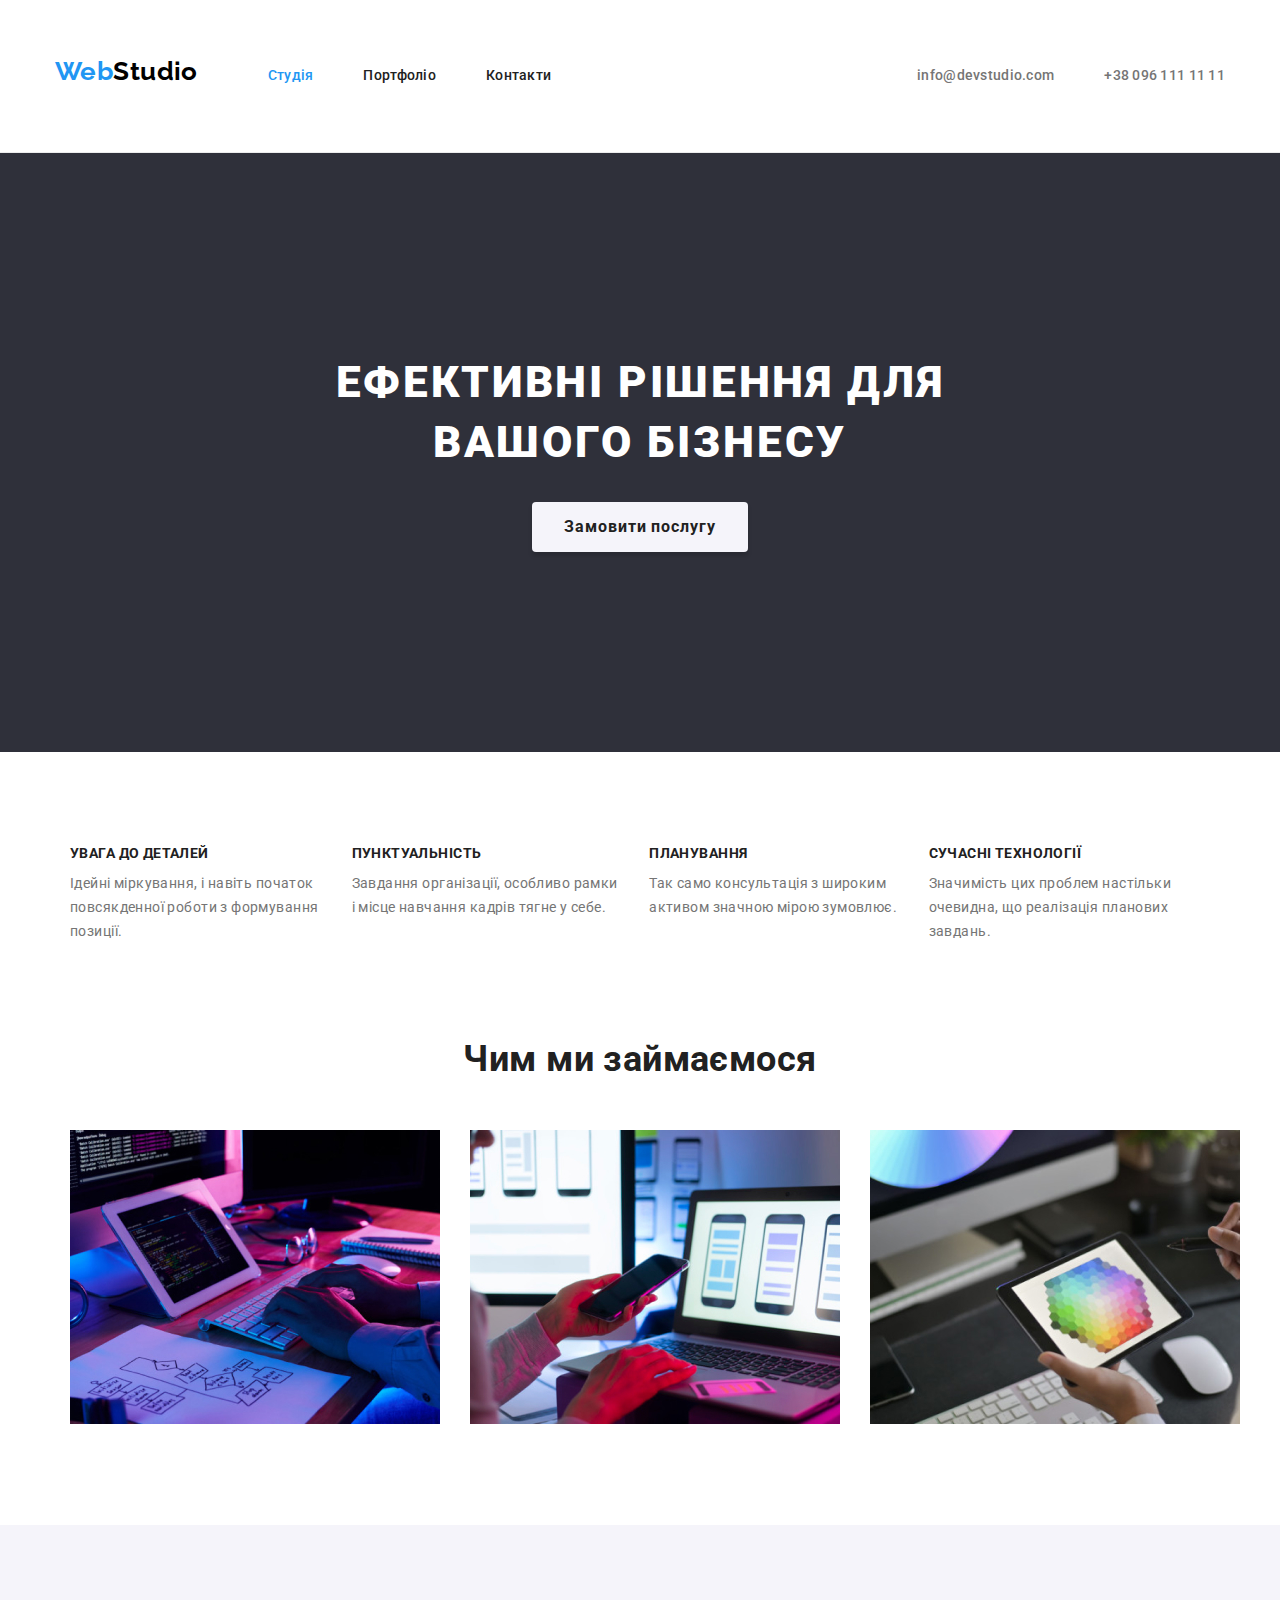
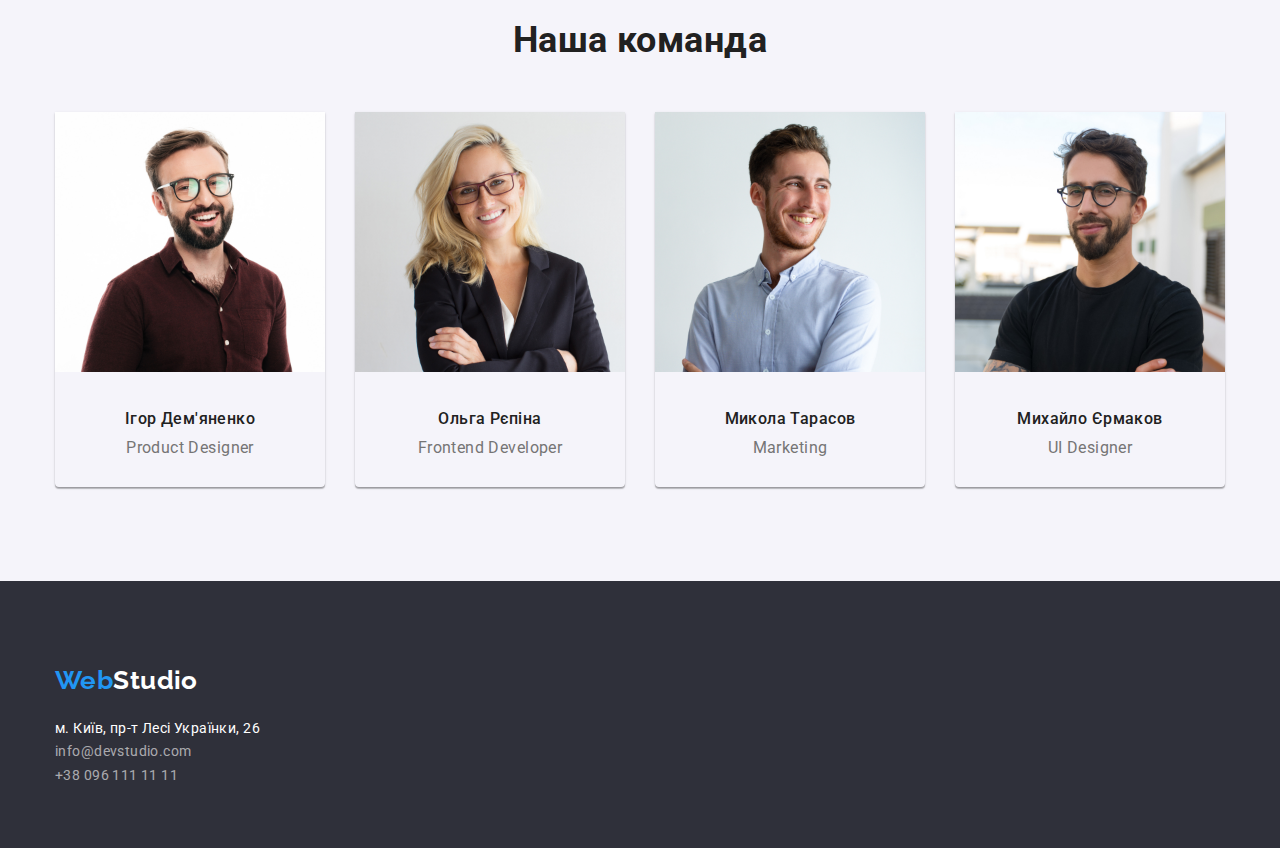
==== commit bd5cec38: "commads" ====
--- a/index.html
+++ b/index.html
@@ -71,30 +71,40 @@
             </div>
         </section>
 
-        <section class="comands">
+        <section class="comands our-team">
             <div class="container">
             <h2 class="comands-title centered">Наша команда</h2>
             <ul class="work-list">
                 <li class="comanwor">
                     <img src="./images/img4.jpg" alt="Ігор Дем'яненко" width="270">
+                    <div class="team-content">
                     <h3 class="title">Ігор Дем'яненко</h3>
                     <p>Product Designer</p>
-                </li>
+                    </div>
+                </li class="comanwor">
                 <li class="comanwor">
-                    <img src="./images/img5.jpg" alt="Ольга Рєпіна" width="270">
-                    <h3 class="title">Ольга Рєпіна</h3>
+                   
+                     <img src="./images/img5.jpg" alt="Ольга Рєпіна" width="270">
+                    <div class="team-content">
+                     <h3 class="title">Ольга Рєпіна</h3>
                     <p>Frontend Developer</p>
-                </li>
+                    </div>
+                </li class="comanwor">
                 <li class="comanwor">
                     <img src="./images/img6.jpg" alt="Микола Тарасов" width="270">
+                    <div class="team-content">
                     <h3 class="title">Микола Тарасов</h3>
                     <p>Marketing</p>
-                </li>
+                    </div>
+                </li class="comanwor">
                 <li class="comanwor">
-                    <img src="./images/img7.jpg" alt="Ігор Дем'яненко" width="270">
-                    <h3 class="title">Михайло Єрмаков</h3>
+                    
+                <img src="./images/img7.jpg" alt="Ігор Дем'яненко" width="270">
+                <div class="team-content">
+                <h3 class="title">Михайло Єрмаков</h3>
                     <p>UI Designer</p>
-                </li>
+                </div>
+                </li class="comanwor">
             </ul>
             </div>
         </section>
@@ -102,7 +112,7 @@
 
     <footer class="page-footer fot">
         <div class="container foter-main">
-            <a href="./index.html" class="logo"><span class="colorlogo">Web</span><span class="colorblack">Studio</span></a>
+        <a href="./index.html" class="logo"><span class="colorlogo">Web</span><span class="colorblack">Studio</span></a>
     
     
             <address class="end"><a href="https://goo.gl/maps/9vt92mWtgrGen9oJ9" target="_blank" rel="noopener noreferrer"
--- a/css/styles.css
+++ b/css/styles.css
@@ -3,6 +3,7 @@
     --title-text-color: #212121;
     --accent-color: #2196F3;
     --primary-white-color: #FFFFFF;
+    --primary-grey-color:#F5F4FA;
 }
 
 body{
@@ -165,17 +166,19 @@
 .hero{
     background-color: #2F303A;
     text-align: center;
-}
-
-.hero-title{
-    margin-top: 0;
-    margin-bottom: 30px;
+    padding: 200px 0;
+}
+
+.hero-title{ 
+    max-width: 696px;
+    margin: 0 auto 30px;
+    text-align: center;
     color: var(--primary-white-color);
     font-weight: 900;
     letter-spacing: .06em;
     font-size: 44px;
-    line-height: 1.36; 
-    align: center;  
+    line-height: 1.36;   
+    text-transform: uppercase;
 }
 .button{
     color: var(--title-text-color);
@@ -184,9 +187,15 @@
     font-weight: 700;
     font-size: 16px;
     line-height: 1.86; 
-    align: center; 
+    text-align: center; 
     vertical-align: center;
-    letter-spacing: .06em;;
+    letter-spacing: .06em;
+
+    box-shadow: 0px 4px 4px rgba(0, 0, 0, 0.15);
+     border: none;
+     border-radius: 4px;
+    padding: 10px 32px;
+    margin: 0 auto;
 }
 
 .button:hover,
@@ -219,8 +228,8 @@
  
 /* Section */
 .section {
-    padding-top: 94px;
-    padding-bottom: 94px;
+    padding: 94px 0;
+
 }
 
 .section-title.centered,
@@ -294,50 +303,64 @@
 
 
 /* Comands */
-
-.comands {
-    color: var(--primary-text-color);
-    font-size: 16px;
-    line-height: 1.187;
-}
-
+/* фон */
+.our-team {
+    background-color: var(--primary-grey-color);
+}
+
+/* заголовок великий */
 .comands .comands-title{
     color: var(--title-text-color);
     font-weight: 700;
     font-size: 36px;
     line-height: 1.17;
-    margin-top: 0px;
     margin-bottom: 50px;
-    padding-top: 94px;
-}
-
+}
+
+.comands .container{
+    padding: 94px 0;
+}
+/* им'я та прізвище */
 .comands .title{
     color: var(--title-text-color);
     font-weight: 500;
     font-size: 16px;
-  line-height: 1.187;
-}
-
-.comands p{
-    padding-bottom: 94px;;
-}
-
-.work-list{
-    display: flex;
-    margin: 0 auto;
-    padding: 0 15px;
-    
-}
-
-.work-list .comanwor{
-    margin-right: 30px;
-}
-
-.work-list .comanwor:last-child{
+    line-height: 1.187;
+    text-align: center;
+}
+/* текст */
+.comanwor p{
+    font-size: 16px;
+    line-height: 1.19;
+    text-align: center;
+}
+
+
+.work-list {
+    display: flex;
+    column-gap: 30px;
+    justify-content: center;
+}
+
+
+/* .work-list .comanwor:last-child{
     margin-right: 0;
-}
-
-
+} */
+
+.comanwor{
+    box-shadow: 0px 1px 3px rgba(0, 0, 0, 0.12),
+     0px 1px 1px rgba(0, 0, 0, 0.14),
+      0px 2px 1px rgba(0, 0, 0, 0.2);
+    border-radius: 0px 0px 4px 4px;
+}
+
+.team-content {
+    padding: 30px 0;
+}
+
+.team-content .title{
+     margin-bottom: 10px;
+}
 /* Footer */
 
 .page-footer{
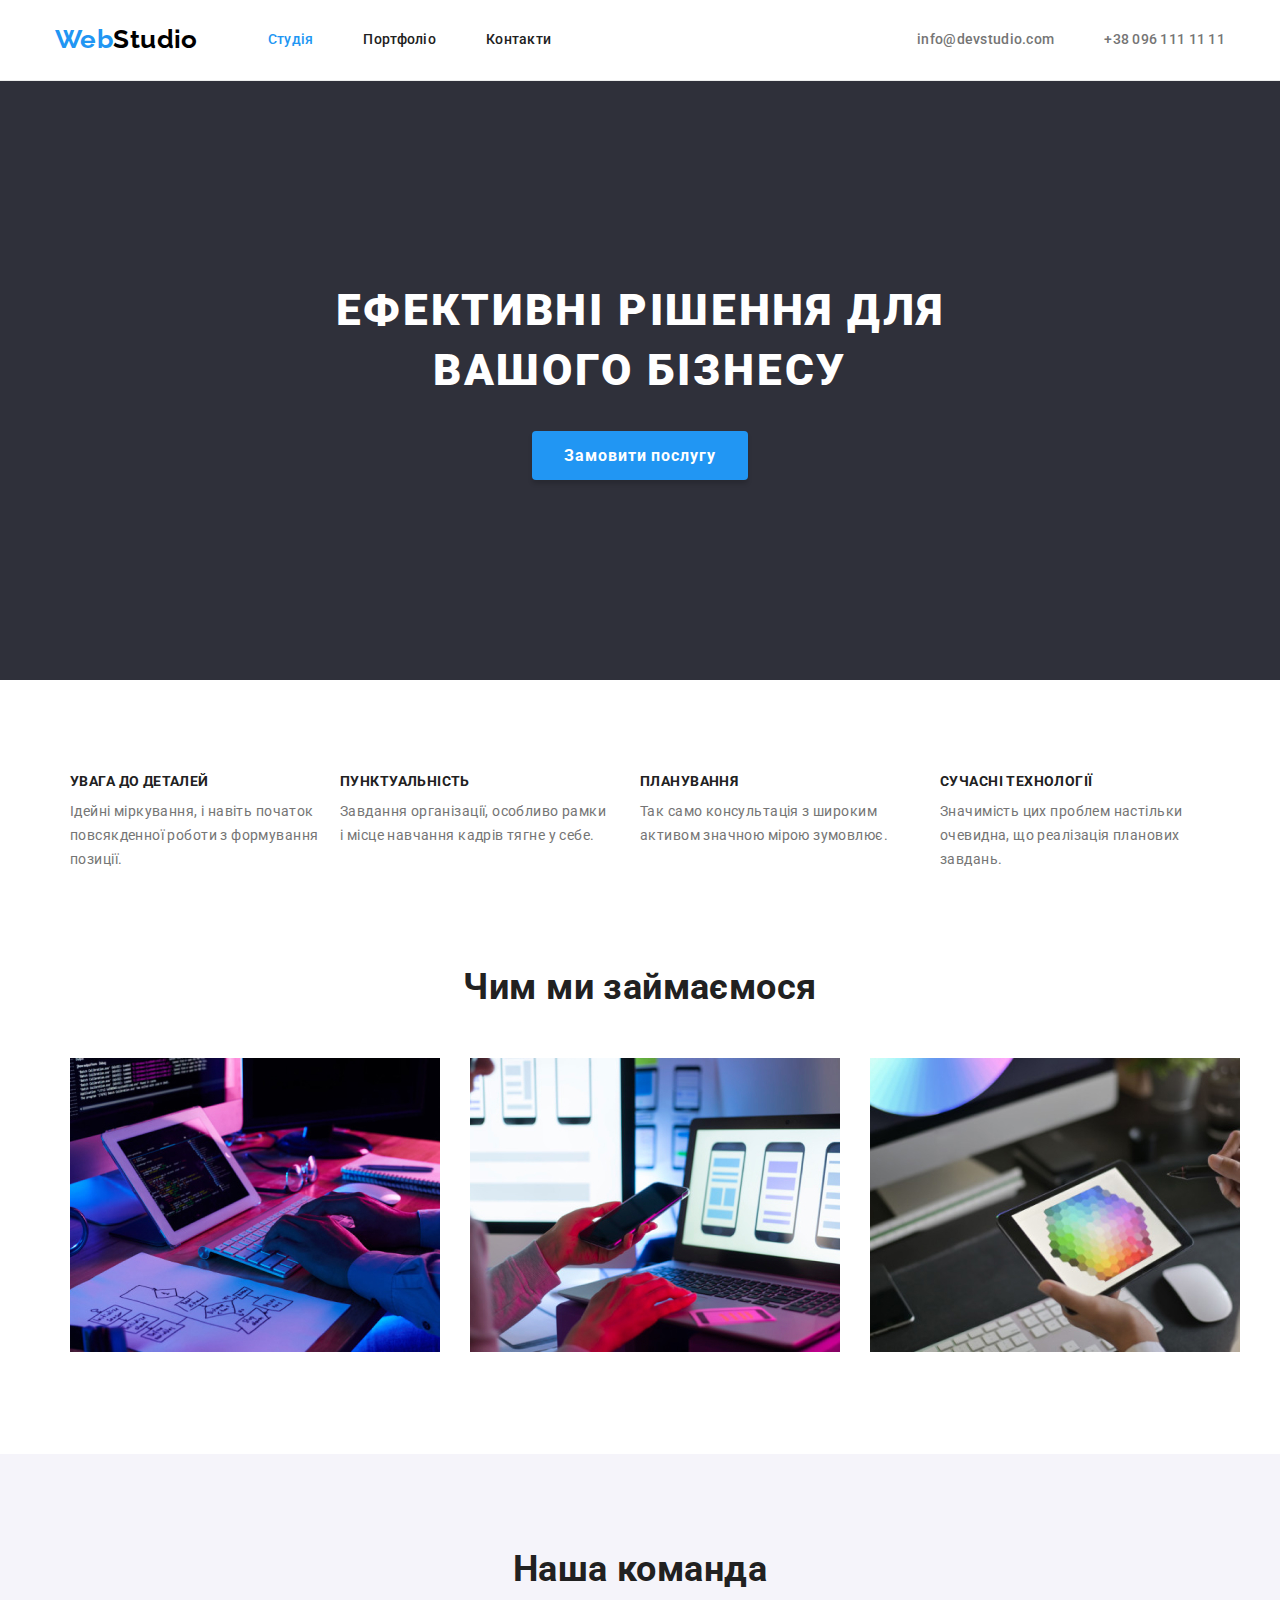
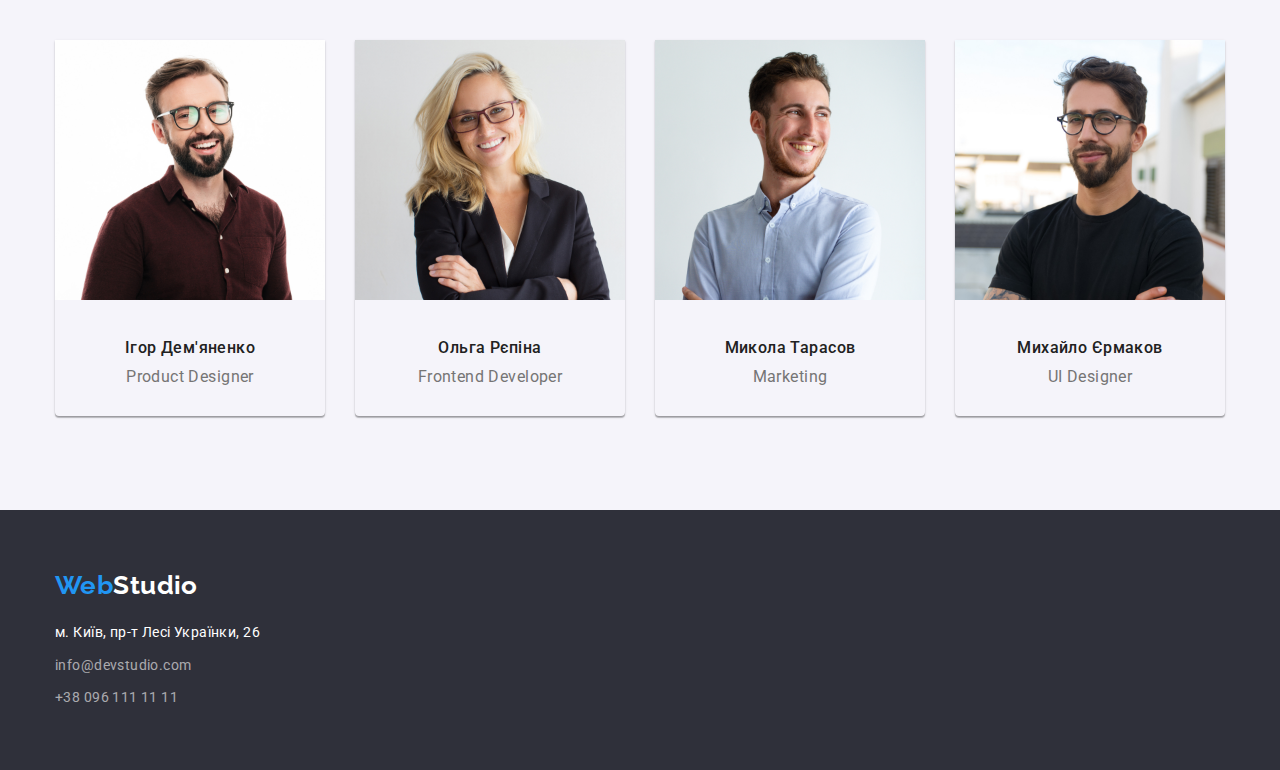
==== commit 762010e8: "правки по пунктам" ====
--- a/index.html
+++ b/index.html
@@ -15,7 +15,7 @@
     <header class="page-header">
         <div class="container main-nav">
  <nav class="navigat">
-    <a href="./index.html" class="logo"><span class="colorlogo">Web</span>Studio</a>
+    <a href="./index.html" class="header-logo logo"><span class="colorlogo">Web</span>Studio</a>
        <ul class="site-nav list">
                 <li class="iter"><a href="./index.html" class="link current">Студія</a></li>
                 <li class="iter"><a href="./portfolio.html" class="link">Портфоліо</a></li>
@@ -111,16 +111,17 @@
     </main>
 
     <footer class="page-footer fot">
-        <div class="container foter-main">
-        <a href="./index.html" class="logo"><span class="colorlogo">Web</span><span class="colorblack">Studio</span></a>
+             <div class="container foter-main">
+
+              <a href="./index.html" class="logo"><span class="colorlogo">Web</span><span class="colorblack">Studio</span></a>
     
-    
-            <address class="end"><a href="https://goo.gl/maps/9vt92mWtgrGen9oJ9" target="_blank" rel="noopener noreferrer"
-                    class="end-title">м. Київ, пр-т
-                    Лесі Українки, 26</a>
+            <address class="end">
                 <ul class="foter-lifo">
-                    <li class="lifo"><a href="mailto:info@devstudio.com" class="mail">info@devstudio.com</a></li>
-                    <li class="lifo"><a href="tel:+380961111111" class="tel">+38 096 111 11 11</a></li>
+                    <li class="lifo"><a class="link adress" href="https://goo.gl/maps/9vt92mWtgrGen9oJ9" target="_blank" rel="noopener noreferrer"
+                    >м. Київ, пр-т
+                    Лесі Українки, 26</a></li>
+                    <li class="lifo"><a class="link" href="mailto:info@devstudio.com">info@devstudio.com</a></li>
+                    <li class="lifo"><a class="link tel" href="tel:+380961111111">+38 096 111 11 11</a></li>
                 </ul>
             </address>
         </div>
--- a/css/styles.css
+++ b/css/styles.css
@@ -25,22 +25,42 @@
     padding: 0;
 }
 
+.list {
+ list-style: none;
+}
+
+.link {
+     display: block;
+    text-decoration: none;
+ }
+
+.image {
+     display: block;
+ }
+
 .container{
-/* margin-right: auto;
-margin-left: auto; */
 width: 1200px;
-/* padding-left: 15px;
-padding-right: 15px; */
 padding: 0 15px;
 margin: 0 auto;
-/* outline: 2px solid tomato; */
-}
-.list {
-    padding: 0;
-    margin: 0;
-    list-style: none;
-}
-
+}
+
+.page-header {
+    padding: 32px, 0;
+    border-bottom: 1px solid #ECECEC;
+}
+
+.main-nav {
+    display: flex;
+    align-items: center;
+}
+
+.navigat {
+    display: flex;
+}
+
+.header-logo {
+    margin-right: 92px;
+}
 .logo{
     color: #000000;
     font-family: Raleway, sans-serif;
@@ -48,7 +68,7 @@
     font-size: 26px;
     line-height: 1.2;
     text-decoration: none;
-    margin-top: 24px;
+    margin: auto;
 }
 
 .colorlogo{
@@ -60,35 +80,19 @@
 }
 /* Site nav */
 
-/* .site-nav .link{
-    display: flex;
-} */
-
-.main-nav{
-    display: flex;
-    align-items: center;
-    justify-content: center;
-}
-
-li {
+
+li{
     list-style-type: none;
     /* забираєм маркери */
 }
 
 
-
-.page-header{
-    padding: 32px 0;
-    border-bottom: 1px solid #ECECEC
-}
  
 .site-nav{
     display: flex;
     margin-left: 70px;
 }
-.navigat{
-    display:flex;
-}
+
 /* .site-nav .iter{
     /* background-color: tomato;
     margin-right: 50px;
@@ -102,8 +106,6 @@
 
 .site-nav .iter{
     display: block;
-    padding-top: 32px;
-    padding-bottom: 32px;
 }
 .site-nav .link{
     color: var(--title-text-color);
@@ -181,8 +183,8 @@
     text-transform: uppercase;
 }
 .button{
-    color: var(--title-text-color);
-    background-color:#F5F4FA;
+    color: var(--primary-white-color);
+    background-color:var(--accent-color);
     cursor: pointer;
     font-weight: 700;
     font-size: 16px;
@@ -198,12 +200,13 @@
     margin: 0 auto;
 }
 
-.button:hover,
+
+/* .button:hover,
 .button:focus{
     color: var(--primary-white-color);
     background-color: var(--accent-color);
     cursor: pointer;
-}
+} */
 
 .examples-title .examples{
     color: var(--title-text-color);
@@ -273,6 +276,10 @@
     margin-top: 0;
     margin-bottom: 0;
 }
+
+.tito p{
+    width: 270px;
+}
 /* Feature */
 .feature{
     padding-bottom: 94px;
@@ -367,8 +374,7 @@
     padding: 60px 0;
     background-color: #2F303A;
 }
-.page-footer .mail,
-.page-footer .tel{
+.page-footer .link{
     color: rgba(255, 255, 255, 0.6);
     font-size: 14px;
     line-height: 1.7;
@@ -376,21 +382,19 @@
     text-decoration: none;
 
 }
-.page-footer .mail:hover,
-.page-footer .mail:focus,
-.page-footer .tel:hover,
-.page-footer .tel:focus{
-    color: var(--accent-color);
-}
-
-.page-footer .end-title{
+.page-footer .link:hover,
+.page-footer .link:hover,{
+    color: var(--accent-color);
+}
+
+.page-footer .adress{
     color: var(--primary-white-color);
     font-style: normal;
     text-decoration: none;
 }
 
-.page-footer .end-title:hover,
- .page-footer .end-title:focus{
+.page-footer .adress:hover,
+ .page-footer .adress:focus{
     color: var(--accent-color);
 }
 
@@ -402,6 +406,14 @@
     display: block;
     margin-bottom: 20px;
 
+}
+
+.lifo .link{
+    margin-bottom: 9px;
+}
+
+.lifo .tel{
+    margin-bottom: 0px;
 }
 
 
@@ -490,6 +502,15 @@
     gap: 30px;
 }
 
+.flex-element{
+    border: 1px solid #EEEEEE;
+    padding-top: 0;
+}
+
+.portfolio-img{
+    display: block;
+}
+
 
 /* .flex-element:nth-child(3n){
     margin-right: 0;
